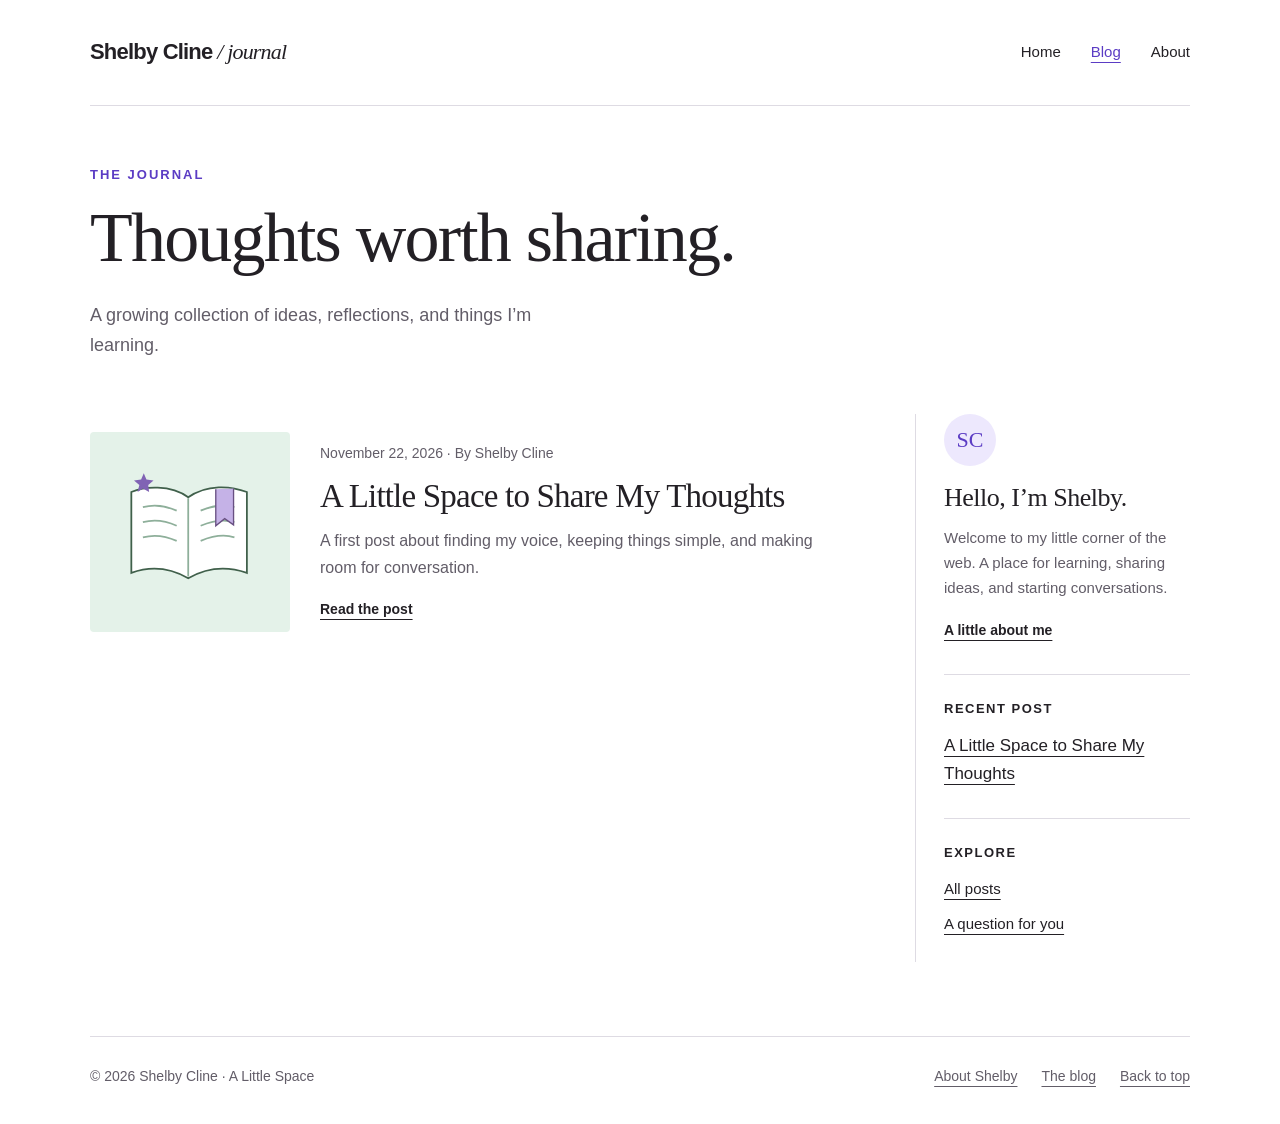
==== blog/index.html @ 2b36e2d8 "Add blog/index.html" ====
<!doctype html><html lang="en"><head><meta charset="utf-8"><meta name="viewport" content="width=device-width,initial-scale=1"><title>The Blog | Shelby Cline</title><meta name="description" content="Read the latest post from Shelby Cline’s personal journal."><meta name="theme-color" content="#5b3cc4"><link rel="stylesheet" href="../style.css"><link rel="icon" href="../favicon.svg" type="image/svg+xml"><meta property="og:title" content="The Blog"><meta property="og:description" content="Read the latest post from Shelby Cline’s personal journal."><meta property="og:type" content="website"></head><body id="top"><a class="skip" href="#main">Skip to content</a><div class="wrap"><header class="header"><a class="brand" href="../index.html">Shelby Cline<span> / journal</span></a><nav aria-label="Main navigation" class="nav"><a href="../index.html">Home</a><a href="index.html" aria-current="page">Blog</a><a href="../about.html">About</a></nav></header></div><main id="main" class="wrap"><section class="pagehead"><div class="eyebrow">The journal</div><h1>Thoughts worth sharing.</h1><p class="intro">A growing collection of ideas, reflections, and things I’m learning.</p></section><div class="columns"><section aria-label="Blog posts"><article class="postcard"><a class="tile" href="a-little-space.html" aria-label="Read A Little Space to Share My Thoughts"><svg viewBox="0 0 180 180" fill="none" aria-hidden="true"><path d="M88 51C68 36 38 39 24 45v91c22-8 43-6 64 6 21-12 43-14 66-6V45c-18-7-45-9-66 6z" fill="white" stroke="#40604b" stroke-width="2"/><path d="M88 52v88M37 62c15-4 27-1 38 4M37 79c15-4 27-1 38 4M37 96c15-4 27-1 38 4M102 66c12-5 25-8 38-4M102 83c12-5 25-8 38-4M102 100c12-5 25-8 38-4" stroke="#8eaf9a" stroke-width="2"/><path d="M119 42v41l10-8 10 7V41" fill="#c5b2e7" stroke="#685082" stroke-width="1.5"/><path d="m38 24 3 7 8 1-6 5 1 8-7-4-6 4 2-8-6-5 8-1z" fill="#8063b4"/></svg></a><div><div class="meta"><time datetime="2026-11-22">November 22, 2026</time> · By Shelby Cline</div><h3><a href="a-little-space.html">A Little Space to Share My Thoughts</a></h3><p>A first post about finding my voice, keeping things simple, and making room for conversation.</p><a class="textlink" href="a-little-space.html">Read the post</a></div></article></section><aside class="side" aria-label="About the author and blog links"><section class="sideblock"><div class="avatar" aria-hidden="true">SC</div><h2>Hello, I’m Shelby.</h2><p>Welcome to my little corner of the web. A place for learning, sharing ideas, and starting conversations.</p><a class="textlink" href="../about.html">A little about me</a></section><section class="sideblock"><h3>Recent post</h3><a href="a-little-space.html">A Little Space to Share My Thoughts</a></section><section class="sideblock"><h3>Explore</h3><ul><li><a href="index.html">All posts</a></li><li><a href="a-little-space.html#conversation">A question for you</a></li></ul></section></aside></div></main><div class="wrap"><footer class="footer"><span>© 2026 Shelby Cline · A Little Space</span><nav class="footlinks" aria-label="Footer navigation"><a href="../about.html">About Shelby</a><a href="index.html">The blog</a><a href="#top">Back to top</a></nav></footer></div><script src="../site.js" defer></script></body></html>
---- style.css ----
:root{--ink:#232025;--muted:#625d68;--violet:#5b3cc4;--lilac:#ede8fd;--line:#dedbe3;--paper:#fff;--mint:#e4f2e9}*{box-sizing:border-box}html{scroll-behavior:smooth}body{margin:0;background:var(--paper);color:var(--ink);font-family:Arial,Helvetica,sans-serif;font-size:17px;line-height:1.65}a{color:inherit;text-decoration-thickness:1px;text-underline-offset:5px}a:hover{color:var(--violet)}button{font:inherit;cursor:pointer}a:focus-visible,button:focus-visible{outline:3px solid #6c49d4;outline-offset:5px}.skip{position:absolute;left:20px;top:-100px;background:white;padding:12px;z-index:10}.skip:focus{top:8px}.wrap{max-width:1180px;margin:auto;padding:0 40px}.header{display:flex;justify-content:space-between;align-items:center;min-height:106px;gap:20px;border-bottom:1px solid var(--line)}.brand{text-decoration:none;font-size:22px;letter-spacing:-.8px;font-weight:700}.brand span{font-family:Georgia,serif;font-weight:400;font-style:italic}.nav{display:flex;gap:30px;font-size:15px}.nav a{text-decoration:none}.nav a[aria-current=page]{color:var(--violet);text-decoration:underline}.eyebrow{text-transform:uppercase;font-size:13px;letter-spacing:2px;font-weight:700;color:var(--violet)}h1,h2,h3,p{margin-top:0}h1,h2,h3{font-family:Georgia,'Times New Roman',serif;font-weight:400;line-height:1.08;letter-spacing:-1.8px}.hero{padding:70px 0 66px;display:grid;grid-template-columns:1.3fr 1fr;gap:40px;align-items:center}.hero h1{font-size:clamp(48px,5.8vw,78px);margin:18px 0 24px}.hero h1 em{color:var(--violet);font-weight:400}.intro{max-width:470px;color:var(--muted);font-size:18px}.pill{display:inline-flex;align-items:center;justify-content:center;border:1px solid var(--ink);border-radius:100px;text-decoration:none;padding:12px 26px;background:var(--ink);color:white;font-size:15px;line-height:1.5}.pill:hover{background:var(--violet);border-color:var(--violet);color:white}.art{aspect-ratio:1.04;background:var(--lilac);border-radius:48% 48% 5px 5px;display:grid;place-items:center;position:relative;overflow:hidden}.art svg{width:95%;height:auto;display:block}.caption{position:absolute;bottom:22px;font:italic 16px Georgia,serif;color:#564779}.sectionhead{display:flex;justify-content:space-between;gap:20px;align-items:baseline;border-top:1px solid var(--line);padding:27px 0}.sectionhead h2{font-size:34px;letter-spacing:-1px;margin:0}.sectionhead span{font-size:14px;color:var(--muted)}.columns{display:grid;grid-template-columns:minmax(0,1fr) 275px;gap:62px;padding-bottom:74px}.postcard{display:grid;grid-template-columns:200px 1fr;gap:30px;align-items:center;padding:18px 0 35px}.tile{background:var(--mint);aspect-ratio:1;border-radius:4px;display:grid;place-items:center}.tile svg{width:80%;height:80%}.meta{font-size:14px;color:var(--muted);margin-bottom:14px}.postcard h3{font-size:33px;letter-spacing:-.8px;margin-bottom:14px}.postcard h3 a{text-decoration:none}.postcard p{color:var(--muted);margin-bottom:14px;font-size:16px}.textlink{font-weight:bold;font-size:14px}.side{border-left:1px solid var(--line);padding-left:28px}.avatar{width:52px;height:52px;border-radius:50%;background:var(--lilac);color:var(--violet);display:grid;place-items:center;font:22px Georgia,serif;margin-bottom:18px}.side h2{font-size:26px;letter-spacing:-.5px;margin-bottom:14px}.side p{font-size:15px;color:var(--muted)}.sideblock+.sideblock{border-top:1px solid var(--line);margin-top:30px;padding-top:25px}.side h3{font-family:Arial,sans-serif;font-size:13px;letter-spacing:1.5px;text-transform:uppercase;font-weight:700;line-height:1.4;margin-bottom:14px}.side ul{list-style:none;padding:0;font-size:15px}.side li{padding-bottom:10px}.tag{font-size:13px;color:#4c3a7e;background:var(--lilac);padding:5px 11px;border-radius:30px;display:inline-block;margin-bottom:14px}.note{border-radius:4px;background:var(--lilac);padding:34px 40px;display:flex;align-items:center;justify-content:space-between;gap:30px;margin-bottom:70px}.note h2{font-size:29px;letter-spacing:-.6px;margin-bottom:6px}.note p{font-size:16px;color:var(--muted);margin:0}.note .star{font:55px Georgia,serif;color:var(--violet)}.footer{border-top:1px solid var(--line);padding:28px 0 36px;display:flex;justify-content:space-between;align-items:center;gap:25px;font-size:14px;color:var(--muted)}.footlinks{display:flex;gap:24px}.pagehead{padding:58px 0 36px;max-width:880px}.pagehead h1{font-size:clamp(44px,5.8vw,70px);margin:15px 0 25px}.article-layout{display:grid;grid-template-columns:minmax(0,740px) 275px;gap:62px;padding:0 0 70px}.article p{font-family:Georgia,'Times New Roman',serif;font-size:21px;line-height:1.85;margin-bottom:25px}.article h2{font-size:30px;letter-spacing:-.7px;margin:32px 0 18px}.article .lead{font-size:24px}.post-art{margin:5px 0 35px;height:200px;border-radius:4px;background:var(--mint);display:grid;place-items:center}.post-art svg{width:160px;height:160px}.conversation{background:var(--lilac);padding:26px 30px;border-radius:4px;margin-top:35px}.conversation h2{margin:0 0 15px}.conversation p{font-size:19px;margin-bottom:0}.share{border-top:1px solid var(--line);margin-top:32px;padding-top:25px;display:flex;align-items:center;gap:18px;flex-wrap:wrap}.share button{border:1px solid var(--ink);background:white;border-radius:30px;padding:8px 19px;font-size:14px}.share button:hover{background:var(--lilac)}#share-status{font-size:14px;color:var(--muted)}.back{font-size:14px;color:var(--muted)}.about-copy{max-width:700px;padding-bottom:80px}.about-copy p{font:21px/1.9 Georgia,serif}.about-copy .pill{font-family:Arial,sans-serif}.sr-only{position:absolute;width:1px;height:1px;overflow:hidden;clip:rect(0,0,0,0)}@media(min-width:1400px){.wrap{max-width:1280px}.hero{gap:90px}}@media(max-width:850px){.hero{grid-template-columns:1.2fr 1fr;gap:25px}.columns,.article-layout{grid-template-columns:minmax(0,1fr) 220px;gap:30px}.postcard{grid-template-columns:145px 1fr;gap:22px}.postcard h3{font-size:28px}.side{padding-left:20px}}@media(max-width:650px){.wrap{padding:0 23px}.header{min-height:86px;gap:14px;flex-wrap:wrap;padding:18px 0}.brand{font-size:20px}.nav{gap:19px;font-size:14px}.hero{grid-template-columns:1fr;padding:38px 0;gap:32px}.hero h1{font-size:52px}.intro{font-size:17px}.art{max-height:300px;width:100%;aspect-ratio:1.4}.art svg{max-width:330px}.caption{bottom:12px}.columns,.article-layout{grid-template-columns:1fr;gap:35px;padding-bottom:42px}.postcard{grid-template-columns:110px 1fr;gap:20px;padding-top:6px}.postcard h3{font-size:27px}.postcard .meta{font-size:13px}.postcard p{font-size:15px}.side{border-left:0;border-top:1px solid var(--line);padding:26px 0 0}.sideblock{max-width:460px}.sectionhead{padding:24px 0}.sectionhead h2{font-size:30px}.note{padding:25px;margin-bottom:38px}.note h2{font-size:25px}.note .star{font-size:40px}.footer{align-items:flex-start;flex-direction:column;gap:14px;padding-bottom:25px}.pagehead{padding-top:35px}.pagehead h1{font-size:46px}.article p{font-size:19px}.article .lead{font-size:21px}.post-art{height:160px}.about-copy p{font-size:19px}}@media(prefers-reduced-motion:reduce){html{scroll-behavior:auto}}
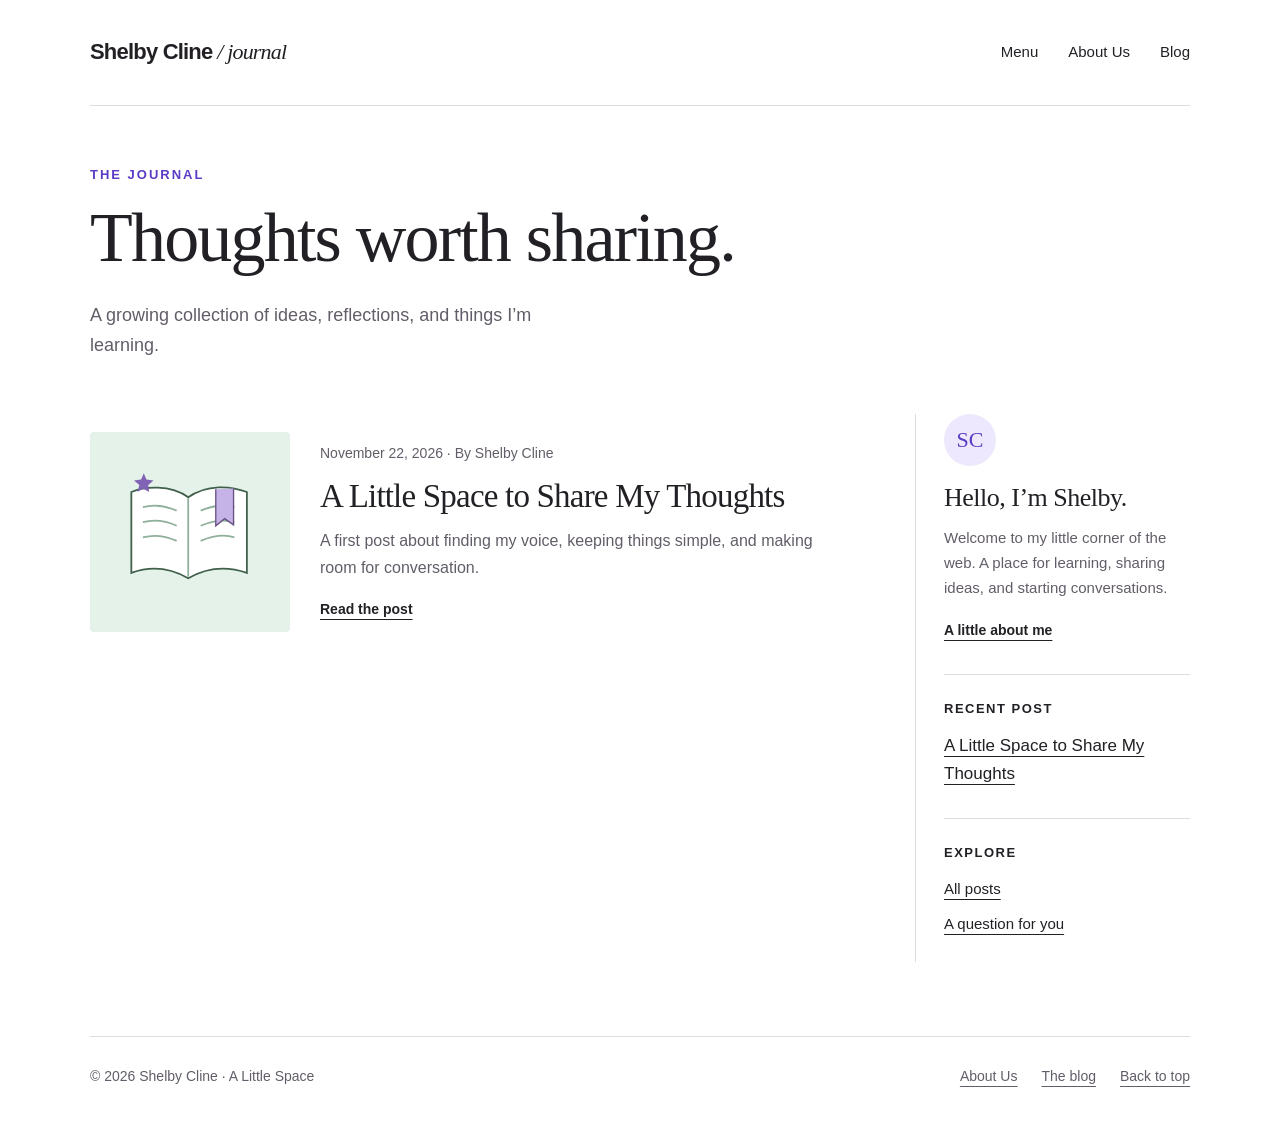
==== commit 4700fd18: "Update blog navigation links" ====
--- a/blog/index.html
+++ b/blog/index.html
@@ -1 +1 @@
-<!doctype html><html lang="en"><head><meta charset="utf-8"><meta name="viewport" content="width=device-width,initial-scale=1"><title>The Blog | Shelby Cline</title><meta name="description" content="Read the latest post from Shelby Cline’s personal journal."><meta name="theme-color" content="#5b3cc4"><link rel="stylesheet" href="../style.css"><link rel="icon" href="../favicon.svg" type="image/svg+xml"><meta property="og:title" content="The Blog"><meta property="og:description" content="Read the latest post from Shelby Cline’s personal journal."><meta property="og:type" content="website"></head><body id="top"><a class="skip" href="#main">Skip to content</a><div class="wrap"><header class="header"><a class="brand" href="../index.html">Shelby Cline<span> / journal</span></a><nav aria-label="Main navigation" class="nav"><a href="../index.html">Home</a><a href="index.html" aria-current="page">Blog</a><a href="../about.html">About</a></nav></header></div><main id="main" class="wrap"><section class="pagehead"><div class="eyebrow">The journal</div><h1>Thoughts worth sharing.</h1><p class="intro">A growing collection of ideas, reflections, and things I’m learning.</p></section><div class="columns"><section aria-label="Blog posts"><article class="postcard"><a class="tile" href="a-little-space.html" aria-label="Read A Little Space to Share My Thoughts"><svg viewBox="0 0 180 180" fill="none" aria-hidden="true"><path d="M88 51C68 36 38 39 24 45v91c22-8 43-6 64 6 21-12 43-14 66-6V45c-18-7-45-9-66 6z" fill="white" stroke="#40604b" stroke-width="2"/><path d="M88 52v88M37 62c15-4 27-1 38 4M37 79c15-4 27-1 38 4M37 96c15-4 27-1 38 4M102 66c12-5 25-8 38-4M102 83c12-5 25-8 38-4M102 100c12-5 25-8 38-4" stroke="#8eaf9a" stroke-width="2"/><path d="M119 42v41l10-8 10 7V41" fill="#c5b2e7" stroke="#685082" stroke-width="1.5"/><path d="m38 24 3 7 8 1-6 5 1 8-7-4-6 4 2-8-6-5 8-1z" fill="#8063b4"/></svg></a><div><div class="meta"><time datetime="2026-11-22">November 22, 2026</time> · By Shelby Cline</div><h3><a href="a-little-space.html">A Little Space to Share My Thoughts</a></h3><p>A first post about finding my voice, keeping things simple, and making room for conversation.</p><a class="textlink" href="a-little-space.html">Read the post</a></div></article></section><aside class="side" aria-label="About the author and blog links"><section class="sideblock"><div class="avatar" aria-hidden="true">SC</div><h2>Hello, I’m Shelby.</h2><p>Welcome to my little corner of the web. A place for learning, sharing ideas, and starting conversations.</p><a class="textlink" href="../about.html">A little about me</a></section><section class="sideblock"><h3>Recent post</h3><a href="a-little-space.html">A Little Space to Share My Thoughts</a></section><section class="sideblock"><h3>Explore</h3><ul><li><a href="index.html">All posts</a></li><li><a href="a-little-space.html#conversation">A question for you</a></li></ul></section></aside></div></main><div class="wrap"><footer class="footer"><span>© 2026 Shelby Cline · A Little Space</span><nav class="footlinks" aria-label="Footer navigation"><a href="../about.html">About Shelby</a><a href="index.html">The blog</a><a href="#top">Back to top</a></nav></footer></div><script src="../site.js" defer></script></body></html>+<!doctype html><html lang="en"><head><meta charset="utf-8"><meta name="viewport" content="width=device-width,initial-scale=1"><title>The Blog | Shelby Cline</title><meta name="description" content="Read the latest post from Shelby Cline’s personal journal."><meta name="theme-color" content="#5b3cc4"><link rel="stylesheet" href="../style.css"><link rel="icon" href="../favicon.svg" type="image/svg+xml"><meta property="og:title" content="The Blog"><meta property="og:description" content="Read the latest post from Shelby Cline’s personal journal."><meta property="og:type" content="website"></head><body id="top"><a class="skip" href="#main">Skip to content</a><div class="wrap"><header class="header"><a class="brand" href="../index.html">Shelby Cline<span> / journal</span></a><nav aria-label="Main navigation" class="nav"><a href="../menu.html">Menu</a><a href="../about.html">About Us</a><a href="index.html">Blog</a></nav></header></div><main id="main" class="wrap"><section class="pagehead"><div class="eyebrow">The journal</div><h1>Thoughts worth sharing.</h1><p class="intro">A growing collection of ideas, reflections, and things I’m learning.</p></section><div class="columns"><section aria-label="Blog posts"><article class="postcard"><a class="tile" href="a-little-space.html" aria-label="Read A Little Space to Share My Thoughts"><svg viewBox="0 0 180 180" fill="none" aria-hidden="true"><path d="M88 51C68 36 38 39 24 45v91c22-8 43-6 64 6 21-12 43-14 66-6V45c-18-7-45-9-66 6z" fill="white" stroke="#40604b" stroke-width="2"/><path d="M88 52v88M37 62c15-4 27-1 38 4M37 79c15-4 27-1 38 4M37 96c15-4 27-1 38 4M102 66c12-5 25-8 38-4M102 83c12-5 25-8 38-4M102 100c12-5 25-8 38-4" stroke="#8eaf9a" stroke-width="2"/><path d="M119 42v41l10-8 10 7V41" fill="#c5b2e7" stroke="#685082" stroke-width="1.5"/><path d="m38 24 3 7 8 1-6 5 1 8-7-4-6 4 2-8-6-5 8-1z" fill="#8063b4"/></svg></a><div><div class="meta"><time datetime="2026-11-22">November 22, 2026</time> · By Shelby Cline</div><h3><a href="a-little-space.html">A Little Space to Share My Thoughts</a></h3><p>A first post about finding my voice, keeping things simple, and making room for conversation.</p><a class="textlink" href="a-little-space.html">Read the post</a></div></article></section><aside class="side" aria-label="About the author and blog links"><section class="sideblock"><div class="avatar" aria-hidden="true">SC</div><h2>Hello, I’m Shelby.</h2><p>Welcome to my little corner of the web. A place for learning, sharing ideas, and starting conversations.</p><a class="textlink" href="../about.html">A little about me</a></section><section class="sideblock"><h3>Recent post</h3><a href="a-little-space.html">A Little Space to Share My Thoughts</a></section><section class="sideblock"><h3>Explore</h3><ul><li><a href="index.html">All posts</a></li><li><a href="a-little-space.html#conversation">A question for you</a></li></ul></section></aside></div></main><div class="wrap"><footer class="footer"><span>© 2026 Shelby Cline · A Little Space</span><nav class="footlinks" aria-label="Footer navigation"><a href="../about.html">About Us</a><a href="index.html">The blog</a><a href="#top">Back to top</a></nav></footer></div><script src="../site.js" defer></script></body></html>
